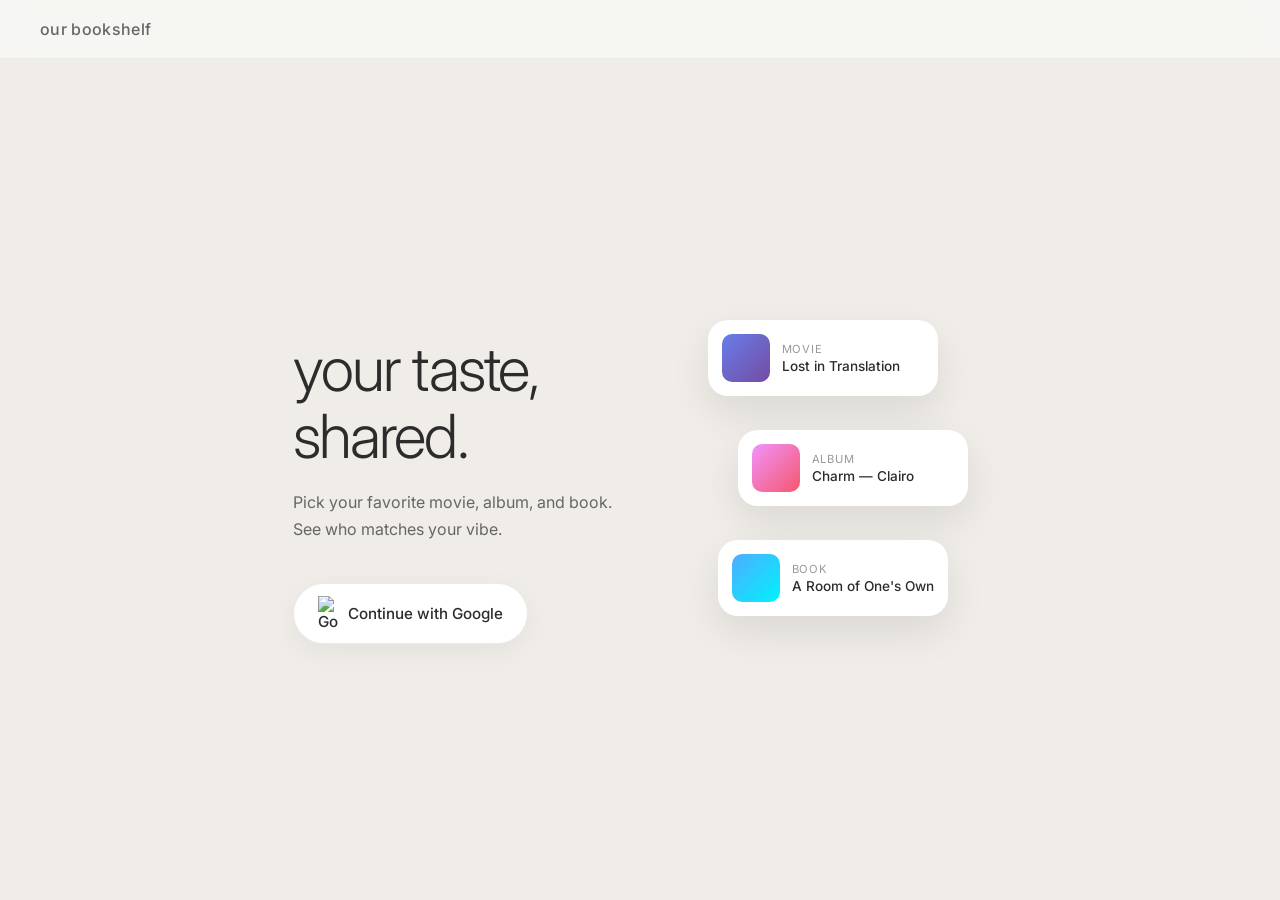
==== index.html @ 67f0236c "Launch Our Bookshelf app" ====
<!DOCTYPE html>
<html lang="en">
<head>
  <meta charset="UTF-8">
  <meta name="viewport" content="width=device-width, initial-scale=1.0">
  <title>Our Bookshelf — Share Your Taste</title>
  <link rel="preconnect" href="https://fonts.googleapis.com">
  <link href="https://fonts.googleapis.com/css2?family=Inter:wght@300;400;500;600&display=swap" rel="stylesheet">
  <link rel="stylesheet" href="style.css">
</head>
<body class="landing-page">

  <nav class="top-nav">
    <span class="logo">our bookshelf</span>
  </nav>

  <main class="landing-hero">
    <div class="landing-content">
      <h1 class="landing-title">your taste,<br>shared.</h1>
      <p class="landing-subtitle">Pick your favorite movie, album, and book.<br>See who matches your vibe.</p>
      
      <button id="google-signin-btn" class="google-btn">
        <img src="https://www.gstatic.com/firebasejs/ui/2.0.0/images/auth/google.svg" alt="Google" width="20">
        Continue with Google
      </button>
    </div>

    <!-- Floating preview cards -->
    <div class="preview-cards">
      <div class="preview-card float-1">
        <div class="preview-cover" style="background: linear-gradient(135deg, #667eea, #764ba2);"></div>
        <div class="preview-info">
          <span class="preview-category">Movie</span>
          <span class="preview-title">Lost in Translation</span>
        </div>
      </div>
      <div class="preview-card float-2">
        <div class="preview-cover" style="background: linear-gradient(135deg, #f093fb, #f5576c);"></div>
        <div class="preview-info">
          <span class="preview-category">Album</span>
          <span class="preview-title">Charm — Clairo</span>
        </div>
      </div>
      <div class="preview-card float-3">
        <div class="preview-cover" style="background: linear-gradient(135deg, #4facfe, #00f2fe);"></div>
        <div class="preview-info">
          <span class="preview-category">Book</span>
          <span class="preview-title">A Room of One's Own</span>
        </div>
      </div>
    </div>
  </main>

  <!-- Firebase SDKs -->
  <script type="module">
    import { initializeApp } from "https://www.gstatic.com/firebasejs/10.12.0/firebase-app.js";
    import { getAuth, signInWithPopup, GoogleAuthProvider, onAuthStateChanged } from "https://www.gstatic.com/firebasejs/10.12.0/firebase-auth.js";
    import { getFirestore, doc, getDoc } from "https://www.gstatic.com/firebasejs/10.12.0/firebase-firestore.js";
    import { firebaseConfig } from './firebase-config.js';

    const app = initializeApp(firebaseConfig);
    const auth = getAuth(app);
    const db = getFirestore(app);
    const provider = new GoogleAuthProvider();

    // If already logged in, redirect appropriately
    onAuthStateChanged(auth, async (user) => {
      if (user) {
        try {
          const userDoc = await getDoc(doc(db, "users", user.uid));
          if (userDoc.exists() && userDoc.data().onboarded) {
            window.location.href = "discover.html";
          } else {
            window.location.href = "onboarding.html";
          }
        } catch (err) {
          // Firestore not set up yet or network error — go to onboarding
          console.warn("Firestore check failed, redirecting to onboarding:", err);
          window.location.href = "onboarding.html";
        }
      }
    });

    document.getElementById('google-signin-btn').addEventListener('click', async () => {
      try {
        await signInWithPopup(auth, provider);
      } catch (err) {
        console.error("Sign in error:", err);
      }
    });
  </script>

</body>
</html>
---- style.css ----
/* ===========================
   OUR BOOKSHELF — DESIGN SYSTEM
   =========================== */

:root {
  --bg: #F7F7F5;
  --bg-warm: #F0EDE8;
  --card-bg: rgba(255, 255, 255, 0.9);
  --glass-bg: rgba(255, 255, 255, 0.75);
  --glass-border: rgba(255, 255, 255, 0.6);
  --text-dark: #2C2C2C;
  --text-mid: #666;
  --text-light: #999;
  --accent: #2C2C2C;
  --match-high: #4CAF7D;
  --match-mid: #F59E0B;
  --match-low: #9CA3AF;
  --shadow: 0 8px 30px rgba(0,0,0,0.05);
  --shadow-hover: 0 16px 40px rgba(0,0,0,0.09);
  --radius: 20px;
  --radius-sm: 12px;
}

* { box-sizing: border-box; margin: 0; padding: 0; }

body {
  font-family: 'Inter', -apple-system, sans-serif;
  background: var(--bg);
  color: var(--text-dark);
  min-height: 100vh;
}

/* ========== SHARED NAV ========== */
.top-nav {
  position: fixed;
  top: 0; left: 0; right: 0;
  display: flex;
  align-items: center;
  justify-content: space-between;
  padding: 1.2rem 2.5rem;
  background: rgba(247, 247, 245, 0.85);
  backdrop-filter: blur(20px);
  -webkit-backdrop-filter: blur(20px);
  border-bottom: 1px solid rgba(0,0,0,0.05);
  z-index: 100;
}

.logo {
  font-size: 1rem;
  font-weight: 500;
  color: var(--text-mid);
  letter-spacing: 0.02em;
}

.nav-right { display: flex; gap: 1rem; align-items: center; }

.nav-link, .sign-out-btn {
  background: none;
  border: none;
  font-family: inherit;
  font-size: 0.9rem;
  cursor: pointer;
  color: var(--text-mid);
  transition: color 0.2s;
}
.nav-link:hover, .sign-out-btn:hover { color: var(--text-dark); }

.step-indicator {
  font-size: 0.85rem;
  color: var(--text-light);
}

/* ========== HIDDEN UTILITY ========== */
.hidden { display: none !important; }

/* ========== LANDING PAGE ========== */
.landing-page {
  background: var(--bg-warm);
  display: flex;
  flex-direction: column;
}

.landing-hero {
  flex: 1;
  display: flex;
  align-items: center;
  justify-content: center;
  gap: 6rem;
  padding: 8rem 3rem 3rem;
}

.landing-content { max-width: 380px; }

.landing-title {
  font-size: 3.8rem;
  font-weight: 300;
  line-height: 1.1;
  letter-spacing: -0.03em;
  color: var(--text-dark);
  margin-bottom: 1.2rem;
}

.landing-subtitle {
  font-size: 1rem;
  line-height: 1.7;
  color: var(--text-mid);
  margin-bottom: 2.5rem;
}

.google-btn {
  display: flex;
  align-items: center;
  gap: 10px;
  background: white;
  border: 1px solid rgba(0,0,0,0.08);
  border-radius: 50px;
  padding: 12px 24px;
  font-family: inherit;
  font-size: 0.95rem;
  font-weight: 500;
  cursor: pointer;
  box-shadow: var(--shadow);
  transition: all 0.2s ease;
  color: var(--text-dark);
}

.google-btn:hover {
  box-shadow: var(--shadow-hover);
  transform: translateY(-1px);
}

/* FLOATING PREVIEW CARDS */
.preview-cards {
  position: relative;
  width: 280px;
  height: 340px;
}

.preview-card {
  position: absolute;
  background: white;
  border-radius: var(--radius);
  padding: 14px;
  box-shadow: var(--shadow-hover);
  display: flex;
  align-items: center;
  gap: 12px;
  width: 230px;
}

.preview-cover {
  width: 48px;
  height: 48px;
  border-radius: 10px;
  flex-shrink: 0;
}

.preview-info {
  display: flex;
  flex-direction: column;
  gap: 2px;
}

.preview-category {
  font-size: 0.7rem;
  text-transform: uppercase;
  letter-spacing: 0.08em;
  color: var(--text-light);
}

.preview-title {
  font-size: 0.85rem;
  font-weight: 500;
  color: var(--text-dark);
}

.float-1 { top: 0; left: 0; animation: float1 4s ease-in-out infinite; }
.float-2 { top: 110px; left: 30px; animation: float2 4s ease-in-out infinite 0.7s; }
.float-3 { top: 220px; left: 10px; animation: float1 4s ease-in-out infinite 1.4s; }

@keyframes float1 {
  0%, 100% { transform: translateY(0px); }
  50% { transform: translateY(-8px); }
}
@keyframes float2 {
  0%, 100% { transform: translateY(0px); }
  50% { transform: translateY(-6px); }
}

/* ========== ONBOARDING PAGE ========== */
.onboarding-page { background: var(--bg); }

.onboarding-container {
  max-width: 540px;
  margin: 0 auto;
  padding: 8rem 2rem 4rem;
}

.onboarding-step {
  display: none;
  animation: fadeUp 0.4s ease forwards;
}

.onboarding-step.active { display: block; }

@keyframes fadeUp {
  from { opacity: 0; transform: translateY(20px); }
  to { opacity: 1; transform: translateY(0); }
}

.step-icon { font-size: 2.5rem; margin-bottom: 1rem; }

.step-title {
  font-size: 2rem;
  font-weight: 400;
  letter-spacing: -0.02em;
  margin-bottom: 0.5rem;
}

.step-sub {
  color: var(--text-mid);
  margin-bottom: 2rem;
  line-height: 1.6;
}

/* SEARCH */
.search-wrapper { position: relative; margin-bottom: 1.5rem; }

.search-input {
  width: 100%;
  padding: 14px 18px;
  border: 1px solid rgba(0,0,0,0.08);
  border-radius: 50px;
  font-family: inherit;
  font-size: 1rem;
  background: white;
  box-shadow: var(--shadow);
  outline: none;
  transition: box-shadow 0.2s, border-color 0.2s;
}

.search-input:focus {
  box-shadow: var(--shadow-hover);
  border-color: rgba(0,0,0,0.15);
}

.search-results {
  position: absolute;
  top: calc(100% + 8px);
  left: 0; right: 0;
  background: var(--glass-bg);
  backdrop-filter: blur(20px);
  -webkit-backdrop-filter: blur(20px);
  border: 1px solid var(--glass-border);
  border-radius: var(--radius);
  box-shadow: var(--shadow-hover);
  overflow: hidden;
  z-index: 50;
  max-height: 320px;
  overflow-y: auto;
}

.search-result-item {
  display: flex;
  align-items: center;
  gap: 12px;
  padding: 12px 16px;
  cursor: pointer;
  transition: background 0.15s;
  border-bottom: 1px solid rgba(0,0,0,0.04);
}

.search-result-item:last-child { border-bottom: none; }
.search-result-item:hover { background: rgba(0,0,0,0.03); }

.result-thumb {
  width: 42px;
  height: 42px;
  border-radius: 8px;
  object-fit: cover;
  background: #EEE;
  flex-shrink: 0;
}

.result-name {
  font-size: 0.95rem;
  font-weight: 500;
  color: var(--text-dark);
}

.result-meta {
  font-size: 0.8rem;
  color: var(--text-light);
  margin-top: 2px;
}

/* SELECTED PREVIEW */
.selected-preview {
  display: flex;
  align-items: center;
  gap: 16px;
  background: white;
  border-radius: var(--radius);
  padding: 16px;
  box-shadow: var(--shadow);
  margin-bottom: 1.5rem;
  border: 1px solid rgba(0,0,0,0.04);
}

.selected-cover {
  width: 56px;
  height: 56px;
  border-radius: 10px;
  object-fit: cover;
  background: #EEE;
  flex-shrink: 0;
}

.selected-info {
  display: flex;
  flex-direction: column;
  gap: 2px;
  flex-grow: 1;
}

.selected-label {
  font-size: 0.7rem;
  text-transform: uppercase;
  letter-spacing: 0.08em;
  color: var(--text-light);
}

.selected-name {
  font-size: 1rem;
  font-weight: 500;
}

.selected-meta {
  font-size: 0.82rem;
  color: var(--text-mid);
}

.change-btn {
  background: none;
  border: 1px solid rgba(0,0,0,0.1);
  border-radius: 20px;
  padding: 6px 14px;
  font-family: inherit;
  font-size: 0.8rem;
  cursor: pointer;
  color: var(--text-mid);
  transition: all 0.2s;
}
.change-btn:hover { background: var(--bg); }

.next-btn {
  display: block;
  width: 100%;
  padding: 14px;
  background: var(--text-dark);
  color: white;
  border: none;
  border-radius: 50px;
  font-family: inherit;
  font-size: 1rem;
  font-weight: 500;
  cursor: pointer;
  transition: all 0.2s ease;
}
.next-btn:hover { opacity: 0.85; transform: translateY(-1px); }

/* ========== DISCOVER PAGE ========== */
.discover-page { background: var(--bg); }

.discover-container {
  max-width: 900px;
  margin: 0 auto;
  padding: 8rem 2rem 4rem;
}

.section-title {
  font-size: 1rem;
  font-weight: 500;
  color: var(--text-light);
  text-transform: uppercase;
  letter-spacing: 0.08em;
  margin-bottom: 0.5rem;
}

.section-sub {
  font-size: 0.9rem;
  color: var(--text-light);
  margin-bottom: 1.5rem;
}

.your-shelf-section { margin-bottom: 3rem; }
.community-section { }

/* SHELF CARD (shared for own + others) */
.shelf-card {
  background: var(--card-bg);
  border-radius: var(--radius);
  box-shadow: var(--shadow);
  padding: 24px;
  display: flex;
  align-items: center;
  gap: 1.5rem;
  border: 1px solid rgba(0,0,0,0.04);
  transition: box-shadow 0.2s, transform 0.2s;
}

.shelf-card:hover {
  box-shadow: var(--shadow-hover);
  transform: translateY(-2px);
}

.shelf-user-info {
  display: flex;
  flex-direction: column;
  gap: 4px;
  min-width: 140px;
}

.shelf-avatar {
  width: 44px;
  height: 44px;
  border-radius: 50%;
  object-fit: cover;
  background: #EEE;
  margin-bottom: 8px;
}

.shelf-name {
  font-size: 1rem;
  font-weight: 600;
  color: var(--text-dark);
}

.shelf-handle {
  font-size: 0.8rem;
  color: var(--text-light);
}

.shelf-picks {
  display: flex;
  gap: 1rem;
  flex: 1;
}

.shelf-pick {
  display: flex;
  flex-direction: column;
  gap: 6px;
  align-items: center;
  text-align: center;
  flex: 1;
}

.shelf-pick-cover {
  width: 60px;
  height: 60px;
  border-radius: 10px;
  object-fit: cover;
  background: #EBEBEB;
}

.shelf-pick-category {
  font-size: 0.65rem;
  text-transform: uppercase;
  letter-spacing: 0.08em;
  color: var(--text-light);
}

.shelf-pick-title {
  font-size: 0.8rem;
  font-weight: 500;
  color: var(--text-dark);
  line-height: 1.3;
  max-width: 90px;
}

/* MATCH BADGE */
.match-badge {
  display: flex;
  flex-direction: column;
  align-items: center;
  gap: 2px;
  min-width: 60px;
}

.match-percent {
  font-size: 1.6rem;
  font-weight: 600;
}

.match-label {
  font-size: 0.65rem;
  text-transform: uppercase;
  letter-spacing: 0.08em;
  color: var(--text-light);
}

.match-high .match-percent { color: var(--match-high); }
.match-mid .match-percent  { color: var(--match-mid); }
.match-low .match-percent  { color: var(--match-low); }

/* FEED */
.discover-feed {
  display: flex;
  flex-direction: column;
  gap: 1rem;
}

.shelf-loading {
  color: var(--text-light);
  padding: 2rem;
  text-align: center;
}
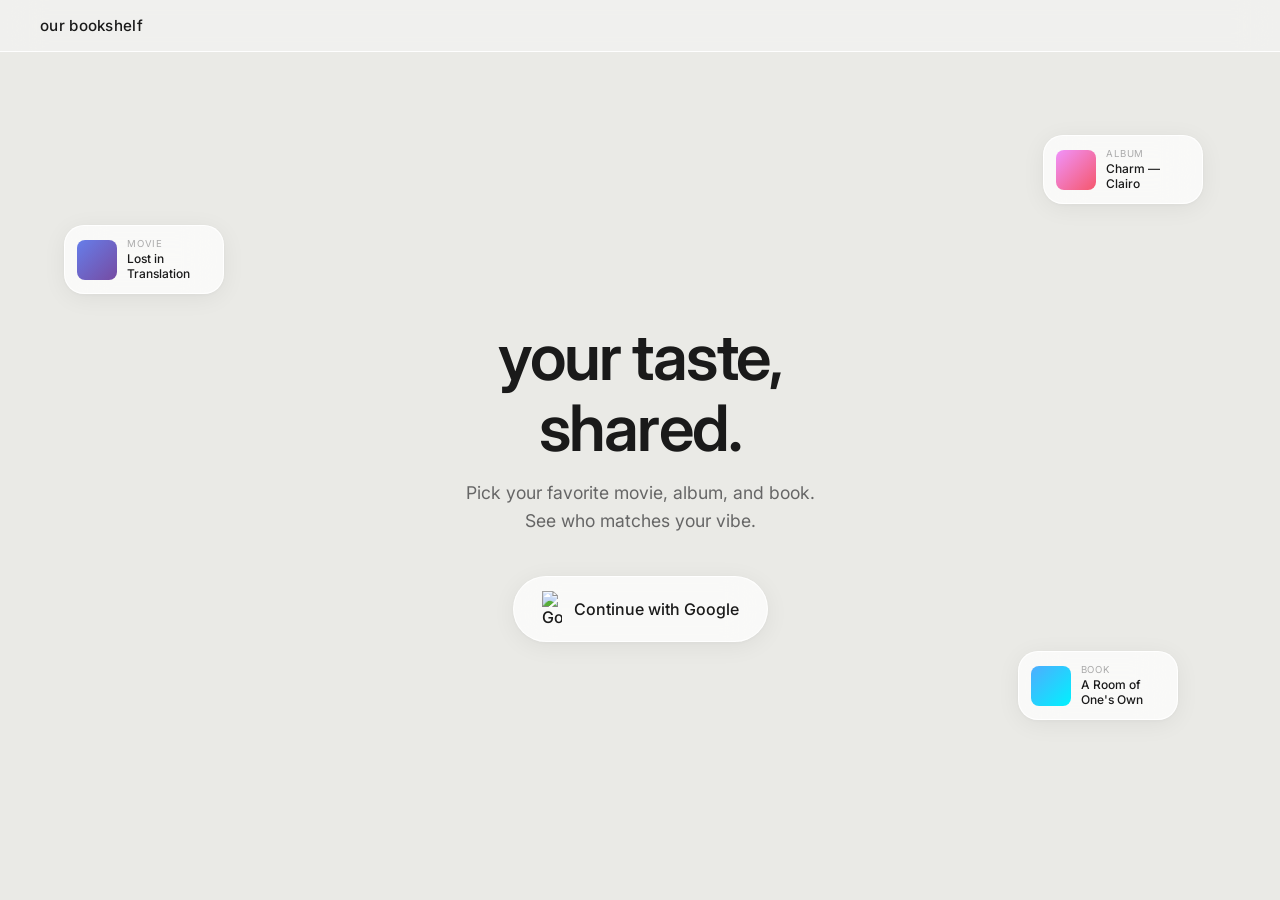
==== commit a6f790f3: "Refined UI, fixed image blurriness, and standardized onboarding previews" ====
--- a/index.html
+++ b/index.html
@@ -6,7 +6,12 @@
   <title>Our Bookshelf — Share Your Taste</title>
   <link rel="preconnect" href="https://fonts.googleapis.com">
   <link href="https://fonts.googleapis.com/css2?family=Inter:wght@300;400;500;600&display=swap" rel="stylesheet">
-  <link rel="stylesheet" href="style.css">
+  <link rel="stylesheet" href="style.css?v=2.0">
+  <script>
+    // Restore theme before paint to avoid flash
+    const _t = localStorage.getItem("theme") || "light";
+    document.documentElement.setAttribute("data-theme", _t);
+  </script>
 </head>
 <body class="landing-page">
 
@@ -63,15 +68,22 @@
     const db = getFirestore(app);
     const provider = new GoogleAuthProvider();
 
+    // Capture invite tag
+    const urlParams = new URLSearchParams(window.location.search);
+    const inviteTag = urlParams.get('c');
+    if (inviteTag) {
+      sessionStorage.setItem("inviteTag", inviteTag);
+    }
+
     // If already logged in, redirect appropriately
     onAuthStateChanged(auth, async (user) => {
       if (user) {
         try {
           const userDoc = await getDoc(doc(db, "users", user.uid));
           if (userDoc.exists() && userDoc.data().onboarded) {
-            window.location.href = "discover.html";
+            window.location.href = `discover.html${inviteTag ? '?c=' + inviteTag : ''}`;
           } else {
-            window.location.href = "onboarding.html";
+            window.location.href = `onboarding.html${inviteTag ? '?c=' + inviteTag : ''}`;
           }
         } catch (err) {
           // Firestore not set up yet or network error — go to onboarding
--- a/style.css
+++ b/style.css
@@ -2,23 +2,49 @@
    OUR BOOKSHELF — DESIGN SYSTEM
    =========================== */
 
+/* ─── LIGHT MODE TOKENS ─── */
 :root {
-  --bg: #F7F7F5;
-  --bg-warm: #F0EDE8;
-  --card-bg: rgba(255, 255, 255, 0.9);
-  --glass-bg: rgba(255, 255, 255, 0.75);
-  --glass-border: rgba(255, 255, 255, 0.6);
-  --text-dark: #2C2C2C;
+  --bg: #F2F2F0;
+  --bg-warm: #EAEAE6;
+  --card-bg: rgba(255,255,255,0.72);
+  --card-border: rgba(255,255,255,0.9);
+  --glass-bg: rgba(255,255,255,0.6);
+  --glass-border: rgba(255,255,255,0.5);
+  --nav-bg: rgba(242,242,240,0.82);
+
+  --text-dark: #1A1A1A;
   --text-mid: #666;
-  --text-light: #999;
-  --accent: #2C2C2C;
-  --match-high: #4CAF7D;
+  --text-light: #AAA;
+  --accent: #1A1A1A;
+
+  --match-high: #34C47C;
   --match-mid: #F59E0B;
   --match-low: #9CA3AF;
-  --shadow: 0 8px 30px rgba(0,0,0,0.05);
-  --shadow-hover: 0 16px 40px rgba(0,0,0,0.09);
+
+  --shadow: 0 4px 24px rgba(0,0,0,0.06), 0 1px 4px rgba(0,0,0,0.04);
+  --shadow-hover: 0 12px 40px rgba(0,0,0,0.12), 0 2px 8px rgba(0,0,0,0.06);
   --radius: 20px;
   --radius-sm: 12px;
+  --blur: blur(20px);
+}
+
+/* ─── DARK MODE TOKENS ─── */
+[data-theme="dark"] {
+  --bg: #111111;
+  --bg-warm: #1A1A1A;
+  --card-bg: rgba(30,30,30,0.75);
+  --card-border: rgba(255,255,255,0.08);
+  --glass-bg: rgba(25,25,25,0.7);
+  --glass-border: rgba(255,255,255,0.07);
+  --nav-bg: rgba(17,17,17,0.85);
+
+  --text-dark: #F0F0F0;
+  --text-mid: #888;
+  --text-light: #555;
+  --accent: #F0F0F0;
+
+  --shadow: 0 4px 24px rgba(0,0,0,0.4), 0 1px 4px rgba(0,0,0,0.3);
+  --shadow-hover: 0 16px 48px rgba(0,0,0,0.6);
 }
 
 * { box-sizing: border-box; margin: 0; padding: 0; }
@@ -28,27 +54,29 @@
   background: var(--bg);
   color: var(--text-dark);
   min-height: 100vh;
-}
-
-/* ========== SHARED NAV ========== */
+  transition: background 0.3s, color 0.3s;
+}
+
+/* ─── SHARED NAV ─── */
 .top-nav {
   position: fixed;
   top: 0; left: 0; right: 0;
   display: flex;
   align-items: center;
   justify-content: space-between;
-  padding: 1.2rem 2.5rem;
-  background: rgba(247, 247, 245, 0.85);
-  backdrop-filter: blur(20px);
-  -webkit-backdrop-filter: blur(20px);
-  border-bottom: 1px solid rgba(0,0,0,0.05);
+  padding: 1rem 2.5rem;
+  background: var(--nav-bg);
+  backdrop-filter: var(--blur);
+  -webkit-backdrop-filter: var(--blur);
+  border-bottom: 1px solid var(--card-border);
   z-index: 100;
+  transition: background 0.3s;
 }
 
 .logo {
-  font-size: 1rem;
+  font-size: 0.95rem;
   font-weight: 500;
-  color: var(--text-mid);
+  color: var(--text-dark);
   letter-spacing: 0.02em;
 }
 
@@ -58,446 +86,602 @@
   background: none;
   border: none;
   font-family: inherit;
-  font-size: 0.9rem;
+  font-size: 0.85rem;
   cursor: pointer;
   color: var(--text-mid);
   transition: color 0.2s;
 }
 .nav-link:hover, .sign-out-btn:hover { color: var(--text-dark); }
+
+/* ─── THEME TOGGLE ─── */
+#theme-toggle {
+  background: none;
+  border: 1px solid var(--card-border);
+  border-radius: 50%;
+  width: 32px;
+  height: 32px;
+  display: flex;
+  align-items: center;
+  justify-content: center;
+  font-size: 1rem;
+  cursor: pointer;
+  transition: all 0.2s;
+  color: var(--text-dark);
+}
+#theme-toggle:hover {
+  background: var(--card-bg);
+  transform: rotate(20deg);
+}
+
+/* ─── HIDDEN UTILITY ─── */
+.hidden { display: none !important; }
+
+/* ─── LANDING PAGE ─── */
+.landing-page {
+  background: var(--bg-warm);
+  display: flex;
+  flex-direction: column;
+  min-height: 100vh;
+}
+
+.landing-hero {
+  flex: 1;
+  display: flex;
+  align-items: center;
+  justify-content: center;
+  padding: 8rem 2rem 4rem;
+  position: relative;
+  overflow: hidden;
+}
+
+.landing-content {
+  position: relative;
+  z-index: 2;
+  text-align: center;
+}
+
+.landing-title {
+  font-size: clamp(2.5rem, 6vw, 4rem);
+  font-weight: 600;
+  line-height: 1.1;
+  letter-spacing: -0.03em;
+  margin-bottom: 1rem;
+  color: var(--text-dark);
+}
+
+.landing-subtitle {
+  font-size: 1.1rem;
+  color: var(--text-mid);
+  margin-bottom: 2.5rem;
+  line-height: 1.6;
+}
+
+.google-btn {
+  display: inline-flex;
+  align-items: center;
+  gap: 12px;
+  background: var(--card-bg);
+  backdrop-filter: var(--blur);
+  border: 1px solid var(--card-border);
+  padding: 14px 28px;
+  border-radius: 50px;
+  font-size: 1rem;
+  font-family: inherit;
+  font-weight: 500;
+  cursor: pointer;
+  color: var(--text-dark);
+  box-shadow: var(--shadow);
+  transition: all 0.25s;
+}
+.google-btn:hover {
+  box-shadow: var(--shadow-hover);
+  transform: translateY(-2px);
+}
+
+/* preview cards */
+.preview-cards {
+  position: absolute;
+  inset: 0;
+  pointer-events: none;
+}
+.preview-card {
+  position: absolute;
+  background: var(--card-bg);
+  backdrop-filter: var(--blur);
+  border: 1px solid var(--card-border);
+  border-radius: var(--radius);
+  padding: 12px;
+  width: 160px;
+  box-shadow: var(--shadow);
+  display: flex;
+  gap: 10px;
+  align-items: center;
+}
+.preview-cover {
+  width: 40px; height: 40px;
+  border-radius: 8px;
+  flex-shrink: 0;
+}
+.preview-info { display: flex; flex-direction: column; gap: 2px; }
+.preview-category { font-size: 0.6rem; text-transform: uppercase; letter-spacing: .08em; color: var(--text-light); }
+.preview-title { font-size: 0.75rem; font-weight: 500; color: var(--text-dark); }
+.float-1 { top: 25%; left: 5%; animation: float 5s ease-in-out infinite; }
+.float-2 { top: 15%; right: 6%; animation: float 6s ease-in-out infinite 1s; }
+.float-3 { bottom: 20%; right: 8%; animation: float 4.5s ease-in-out infinite 0.5s; }
+@keyframes float {
+  0%, 100% { transform: translateY(0); }
+  50% { transform: translateY(-12px); }
+}
+
+/* ─── ONBOARDING ─── */
+.onboarding-page { background: var(--bg); }
+.onboarding-container {
+  max-width: 560px;
+  margin: 0 auto;
+  padding: 8rem 2rem 4rem;
+}
+.onboarding-step { display: none; }
+.onboarding-step.active { display: block; }
+.step-title {
+  font-size: 1.5rem;
+  font-weight: 600;
+  letter-spacing: -0.02em;
+  margin-bottom: 0.5rem;
+}
+.step-sub {
+  color: var(--text-mid);
+  font-size: 0.95rem;
+  margin-bottom: 1.5rem;
+}
+.search-input {
+  width: 100%;
+  padding: 12px 16px;
+  border-radius: var(--radius-sm);
+  border: 1px solid var(--card-border);
+  background: var(--card-bg);
+  backdrop-filter: var(--blur);
+  color: var(--text-dark);
+  font-family: inherit;
+  font-size: 1rem;
+  outline: none;
+  transition: border 0.2s, box-shadow 0.2s;
+}
+.search-input:focus {
+  border-color: var(--text-mid);
+  box-shadow: 0 0 0 3px rgba(0,0,0,0.06);
+}
+
+/* ─── INTRO AVATAR ─── */
+.intro-profile-group {
+  display: flex;
+  justify-content: center;
+  margin-bottom: 1.5rem;
+}
+
+.avatar-edit-wrapper {
+  position: relative;
+  display: inline-block;
+  cursor: pointer;
+  border-radius: 50%;
+}
+.avatar-edit-wrapper:hover .avatar-edit-badge {
+  opacity: 1;
+}
+
+.intro-large-avatar {
+  width: 96px;
+  height: 96px;
+  border-radius: 50%;
+  object-fit: cover;
+  border: 3px solid var(--card-border);
+  display: block;
+  transition: filter 0.2s;
+}
+.avatar-edit-wrapper:hover .intro-large-avatar {
+  filter: brightness(0.75);
+}
+
+.intro-large-avatar--empty {
+  background: var(--bg-warm);
+  display: flex;
+  align-items: center;
+  justify-content: center;
+  font-size: 2.5rem;
+}
+
+.avatar-edit-badge {
+  position: absolute;
+  bottom: 2px;
+  right: 2px;
+  width: 26px;
+  height: 26px;
+  border-radius: 50%;
+  background: var(--text-dark);
+  border: 2px solid var(--bg);
+  display: flex;
+  align-items: center;
+  justify-content: center;
+  font-size: 0.7rem;
+  opacity: 0;
+  transition: opacity 0.2s;
+}
+
+.results-list {
+  margin-top: 8px;
+  border-radius: var(--radius-sm);
+  background: var(--card-bg);
+  backdrop-filter: var(--blur);
+  border: 1px solid var(--card-border);
+  box-shadow: var(--shadow);
+  overflow: hidden;
+}
+.result-item {
+  display: flex;
+  align-items: center;
+  gap: 12px;
+  padding: 10px 14px;
+  cursor: pointer;
+  transition: background 0.15s;
+}
+.result-item:hover { background: var(--bg-warm); }
+.result-thumb {
+  width: 40px; height: 40px;
+  border-radius: 6px;
+  object-fit: cover;
+  background: var(--bg-warm);
+  flex-shrink: 0;
+}
+.result-info { display: flex; flex-direction: column; gap: 2px; }
+.result-name { font-size: 0.9rem; font-weight: 500; color: var(--text-dark); }
+.result-meta { font-size: 0.75rem; color: var(--text-mid); }
+
+.selected-preview {
+  display: flex;
+  align-items: center;
+  gap: 14px;
+  padding: 14px;
+  border-radius: var(--radius-sm);
+  background: var(--card-bg);
+  backdrop-filter: var(--blur);
+  border: 1px solid var(--card-border);
+  margin-top: 12px;
+}
+.selected-info { flex: 1; display: flex; flex-direction: column; gap: 4px; }
+.selected-name { font-weight: 600; font-size: 0.95rem; }
+.selected-cover {
+  width: 64px;
+  height: 64px;
+  border-radius: 10px;
+  overflow: hidden;
+  background: var(--bg-warm);
+  flex-shrink: 0;
+}
+.selected-cover img {
+  width: 100%;
+  height: 100%;
+  object-fit: cover;
+}
+.selected-meta { font-size: 0.8rem; color: var(--text-mid); }
+.selected-meta { font-size: 0.8rem; color: var(--text-mid); }
+.change-btn {
+  background: none;
+  border: none;
+  font-size: 0.8rem;
+  color: var(--text-mid);
+  cursor: pointer;
+  text-decoration: underline;
+}
+
+.next-btn {
+  margin-top: 1.5rem;
+  width: 100%;
+  padding: 14px;
+  background: var(--text-dark);
+  color: var(--bg);
+  border: none;
+  border-radius: var(--radius-sm);
+  font-family: inherit;
+  font-size: 1rem;
+  font-weight: 500;
+  cursor: pointer;
+  transition: all 0.2s ease;
+}
+.next-btn:hover { opacity: 0.85; transform: translateY(-1px); }
 
 .step-indicator {
   font-size: 0.85rem;
   color: var(--text-light);
 }
 
-/* ========== HIDDEN UTILITY ========== */
-.hidden { display: none !important; }
-
-/* ========== LANDING PAGE ========== */
-.landing-page {
-  background: var(--bg-warm);
-  display: flex;
-  flex-direction: column;
-}
-
-.landing-hero {
-  flex: 1;
-  display: flex;
-  align-items: center;
-  justify-content: center;
-  gap: 6rem;
-  padding: 8rem 3rem 3rem;
-}
-
-.landing-content { max-width: 380px; }
-
-.landing-title {
-  font-size: 3.8rem;
-  font-weight: 300;
-  line-height: 1.1;
-  letter-spacing: -0.03em;
-  color: var(--text-dark);
-  margin-bottom: 1.2rem;
-}
-
-.landing-subtitle {
-  font-size: 1rem;
-  line-height: 1.7;
-  color: var(--text-mid);
-  margin-bottom: 2.5rem;
-}
-
-.google-btn {
-  display: flex;
-  align-items: center;
-  gap: 10px;
-  background: white;
-  border: 1px solid rgba(0,0,0,0.08);
+/* ─── DISCOVER PAGE ─── */
+.discover-page { background: var(--bg); }
+
+.fade-in {
+  animation: fadeIn 0.4s ease-out forwards;
+}
+@keyframes fadeIn {
+  from { opacity: 0; transform: translateY(10px); }
+  to { opacity: 1; transform: translateY(0); }
+}
+
+.discover-container {
+  max-width: 860px;
+  margin: 0 auto;
+  padding: 7rem 2rem 4rem;
+}
+
+.your-shelf-section { margin-bottom: 4rem; }
+
+.section-title {
+  font-size: 0.75rem;
+  font-weight: 600;
+  color: var(--text-light);
+  text-transform: uppercase;
+  letter-spacing: 0.12em;
+  margin-bottom: 0.4rem;
+}
+
+.section-sub {
+  font-size: 0.85rem;
+  color: var(--text-light);
+  margin-bottom: 1.5rem;
+}
+
+.section-header {
+  display: flex;
+  justify-content: space-between;
+  align-items: flex-start;
+  margin-bottom: 1.5rem;
+}
+
+.section-header .section-title,
+.section-header .section-sub { margin-bottom: 0.2rem; }
+
+/* VIEW TOGGLE */
+.view-toggle {
+  display: flex;
+  background: var(--bg-warm);
+  padding: 3px;
   border-radius: 50px;
-  padding: 12px 24px;
-  font-family: inherit;
-  font-size: 0.95rem;
-  font-weight: 500;
-  cursor: pointer;
-  box-shadow: var(--shadow);
-  transition: all 0.2s ease;
-  color: var(--text-dark);
-}
-
-.google-btn:hover {
-  box-shadow: var(--shadow-hover);
-  transform: translateY(-1px);
-}
-
-/* FLOATING PREVIEW CARDS */
-.preview-cards {
-  position: relative;
-  width: 280px;
-  height: 340px;
-}
-
-.preview-card {
-  position: absolute;
-  background: white;
-  border-radius: var(--radius);
-  padding: 14px;
-  box-shadow: var(--shadow-hover);
-  display: flex;
-  align-items: center;
-  gap: 12px;
-  width: 230px;
-}
-
-.preview-cover {
-  width: 48px;
-  height: 48px;
-  border-radius: 10px;
-  flex-shrink: 0;
-}
-
-.preview-info {
-  display: flex;
-  flex-direction: column;
-  gap: 2px;
-}
-
-.preview-category {
-  font-size: 0.7rem;
-  text-transform: uppercase;
-  letter-spacing: 0.08em;
-  color: var(--text-light);
-}
-
-.preview-title {
-  font-size: 0.85rem;
-  font-weight: 500;
-  color: var(--text-dark);
-}
-
-.float-1 { top: 0; left: 0; animation: float1 4s ease-in-out infinite; }
-.float-2 { top: 110px; left: 30px; animation: float2 4s ease-in-out infinite 0.7s; }
-.float-3 { top: 220px; left: 10px; animation: float1 4s ease-in-out infinite 1.4s; }
-
-@keyframes float1 {
-  0%, 100% { transform: translateY(0px); }
-  50% { transform: translateY(-8px); }
-}
-@keyframes float2 {
-  0%, 100% { transform: translateY(0px); }
-  50% { transform: translateY(-6px); }
-}
-
-/* ========== ONBOARDING PAGE ========== */
-.onboarding-page { background: var(--bg); }
-
-.onboarding-container {
-  max-width: 540px;
-  margin: 0 auto;
-  padding: 8rem 2rem 4rem;
-}
-
-.onboarding-step {
-  display: none;
-  animation: fadeUp 0.4s ease forwards;
-}
-
-.onboarding-step.active { display: block; }
-
-@keyframes fadeUp {
-  from { opacity: 0; transform: translateY(20px); }
-  to { opacity: 1; transform: translateY(0); }
-}
-
-.step-icon { font-size: 2.5rem; margin-bottom: 1rem; }
-
-.step-title {
-  font-size: 2rem;
-  font-weight: 400;
-  letter-spacing: -0.02em;
-  margin-bottom: 0.5rem;
-}
-
-.step-sub {
-  color: var(--text-mid);
-  margin-bottom: 2rem;
-  line-height: 1.6;
-}
-
-/* SEARCH */
-.search-wrapper { position: relative; margin-bottom: 1.5rem; }
-
-.search-input {
-  width: 100%;
-  padding: 14px 18px;
-  border: 1px solid rgba(0,0,0,0.08);
+}
+
+.toggle-btn {
+  background: none;
+  border: none;
+  padding: 5px 14px;
   border-radius: 50px;
   font-family: inherit;
-  font-size: 1rem;
-  background: white;
+  font-size: 0.8rem;
+  color: var(--text-mid);
+  cursor: pointer;
+  transition: all 0.2s ease;
+}
+
+.toggle-btn.active {
+  background: var(--card-bg);
+  backdrop-filter: var(--blur);
   box-shadow: var(--shadow);
-  outline: none;
-  transition: box-shadow 0.2s, border-color 0.2s;
-}
-
-.search-input:focus {
+  color: var(--text-dark);
+}
+
+/* MAP CANVAS */
+#taste-map-canvas {
+  width: 100%;
+  height: 580px;
+  background: var(--card-bg);
+  backdrop-filter: var(--blur);
+  border-radius: var(--radius);
+  border: 1px solid var(--card-border);
+  box-shadow: var(--shadow);
+  overflow: hidden;
+  position: relative;
+}
+
+.map-node { cursor: pointer; }
+.node-label {
+  font-size: 0.75rem;
+  fill: var(--text-mid);
+  pointer-events: none;
+}
+
+/* TOOLTIP */
+.map-tooltip {
+  position: fixed;
+  background: var(--glass-bg);
+  backdrop-filter: var(--blur);
+  -webkit-backdrop-filter: var(--blur);
+  padding: 10px 14px;
+  border-radius: var(--radius-sm);
+  border: 1px solid var(--glass-border);
   box-shadow: var(--shadow-hover);
-  border-color: rgba(0,0,0,0.15);
-}
-
-.search-results {
-  position: absolute;
-  top: calc(100% + 8px);
-  left: 0; right: 0;
-  background: var(--glass-bg);
-  backdrop-filter: blur(20px);
-  -webkit-backdrop-filter: blur(20px);
-  border: 1px solid var(--glass-border);
-  border-radius: var(--radius);
-  box-shadow: var(--shadow-hover);
-  overflow: hidden;
-  z-index: 50;
-  max-height: 320px;
-  overflow-y: auto;
-}
-
-.search-result-item {
-  display: flex;
-  align-items: center;
-  gap: 12px;
-  padding: 12px 16px;
-  cursor: pointer;
-  transition: background 0.15s;
-  border-bottom: 1px solid rgba(0,0,0,0.04);
-}
-
-.search-result-item:last-child { border-bottom: none; }
-.search-result-item:hover { background: rgba(0,0,0,0.03); }
-
-.result-thumb {
-  width: 42px;
-  height: 42px;
-  border-radius: 8px;
-  object-fit: cover;
-  background: #EEE;
-  flex-shrink: 0;
-}
-
-.result-name {
-  font-size: 0.95rem;
-  font-weight: 500;
-  color: var(--text-dark);
-}
-
-.result-meta {
+  pointer-events: none;
   font-size: 0.8rem;
-  color: var(--text-light);
-  margin-top: 2px;
-}
-
-/* SELECTED PREVIEW */
-.selected-preview {
-  display: flex;
-  align-items: center;
-  gap: 16px;
-  background: white;
-  border-radius: var(--radius);
-  padding: 16px;
-  box-shadow: var(--shadow);
-  margin-bottom: 1.5rem;
-  border: 1px solid rgba(0,0,0,0.04);
-}
-
-.selected-cover {
-  width: 56px;
-  height: 56px;
-  border-radius: 10px;
-  object-fit: cover;
-  background: #EEE;
-  flex-shrink: 0;
-}
-
-.selected-info {
-  display: flex;
-  flex-direction: column;
-  gap: 2px;
-  flex-grow: 1;
-}
-
-.selected-label {
-  font-size: 0.7rem;
-  text-transform: uppercase;
-  letter-spacing: 0.08em;
-  color: var(--text-light);
-}
-
-.selected-name {
-  font-size: 1rem;
-  font-weight: 500;
-}
-
-.selected-meta {
-  font-size: 0.82rem;
-  color: var(--text-mid);
-}
-
-.change-btn {
-  background: none;
-  border: 1px solid rgba(0,0,0,0.1);
-  border-radius: 20px;
-  padding: 6px 14px;
-  font-family: inherit;
-  font-size: 0.8rem;
-  cursor: pointer;
-  color: var(--text-mid);
-  transition: all 0.2s;
-}
-.change-btn:hover { background: var(--bg); }
-
-.next-btn {
-  display: block;
-  width: 100%;
-  padding: 14px;
-  background: var(--text-dark);
-  color: white;
-  border: none;
-  border-radius: 50px;
-  font-family: inherit;
-  font-size: 1rem;
-  font-weight: 500;
-  cursor: pointer;
-  transition: all 0.2s ease;
-}
-.next-btn:hover { opacity: 0.85; transform: translateY(-1px); }
-
-/* ========== DISCOVER PAGE ========== */
-.discover-page { background: var(--bg); }
-
-.discover-container {
-  max-width: 900px;
-  margin: 0 auto;
-  padding: 8rem 2rem 4rem;
-}
-
-.section-title {
-  font-size: 1rem;
-  font-weight: 500;
-  color: var(--text-light);
-  text-transform: uppercase;
-  letter-spacing: 0.08em;
-  margin-bottom: 0.5rem;
-}
-
-.section-sub {
-  font-size: 0.9rem;
-  color: var(--text-light);
-  margin-bottom: 1.5rem;
-}
-
-.your-shelf-section { margin-bottom: 3rem; }
-.community-section { }
-
-/* SHELF CARD (shared for own + others) */
-.shelf-card {
-  background: var(--card-bg);
+  z-index: 1000;
+  color: var(--text-dark);
+}
+
+/* ─── SHELF CARD ─── */
+.shelf-card-container {
+  background: var(--card-bg);
+  backdrop-filter: var(--blur);
+  -webkit-backdrop-filter: var(--blur);
   border-radius: var(--radius);
   box-shadow: var(--shadow);
-  padding: 24px;
-  display: flex;
-  align-items: center;
-  gap: 1.5rem;
-  border: 1px solid rgba(0,0,0,0.04);
-  transition: box-shadow 0.2s, transform 0.2s;
-}
-
-.shelf-card:hover {
+  border: 1px solid var(--card-border);
+  transition: box-shadow 0.25s, transform 0.25s;
+  display: flex;
+  flex-direction: column;
+  overflow: hidden;
+  margin-bottom: 2rem;
+}
+.shelf-card-container:hover {
   box-shadow: var(--shadow-hover);
-  transform: translateY(-2px);
+  transform: translateY(-3px);
+}
+
+.shelf-card-header {
+  padding: 16px 20px;
+  display: flex;
+  justify-content: space-between;
+  align-items: center;
+  border-bottom: 1px solid var(--card-border);
+}
+
+.shelf-card-body {
+  padding: 20px;
+}
+
+.shelf-card-footer {
+  border-top: 1px solid var(--card-border);
+  background: var(--bg-warm);
 }
 
 .shelf-user-info {
   display: flex;
-  flex-direction: column;
-  gap: 4px;
-  min-width: 140px;
+  align-items: center;
+  gap: 12px;
 }
 
 .shelf-avatar {
-  width: 44px;
-  height: 44px;
+  width: 36px;
+  height: 36px;
   border-radius: 50%;
   object-fit: cover;
-  background: #EEE;
-  margin-bottom: 8px;
+  background: var(--bg-warm);
+  border: 1px solid var(--card-border);
 }
 
 .shelf-name {
-  font-size: 1rem;
+  font-size: 0.85rem;
   font-weight: 600;
   color: var(--text-dark);
 }
 
-.shelf-handle {
-  font-size: 0.8rem;
-  color: var(--text-light);
-}
-
 .shelf-picks {
   display: flex;
-  gap: 1rem;
+  gap: 16px;
+  justify-content: center;
+}
+
+.shelf-pick {
   flex: 1;
-}
-
-.shelf-pick {
+  max-width: 160px;
   display: flex;
   flex-direction: column;
-  gap: 6px;
-  align-items: center;
+  border-radius: 12px;
+  overflow: hidden;
+  background: var(--bg);
+  border: 1px solid var(--card-border);
+  transition: all 0.2s;
+}
+.shelf-pick:hover {
+  border-color: var(--text-mid);
+  transform: translateY(-2px);
+}
+
+.shelf-pick-image-container {
+  position: relative;
+  width: 100%;
+  aspect-ratio: 1 / 1;
+  overflow: hidden;
+}
+
+.shelf-pick-cover {
+  width: 100%;
+  height: 100%;
+  object-fit: cover;
+  display: block;
+}
+
+.shelf-pick-cover--empty {
+  width: 100%;
+  height: 100%;
+  background: var(--bg-warm);
+}
+
+.shelf-pick-category-overlay {
+  position: absolute;
+  top: 8px;
+  left: 8px;
+  background: rgba(0,0,0,0.6);
+  backdrop-filter: blur(4px);
+  color: #fff;
+  font-size: 0.55rem;
+  font-weight: 700;
+  text-transform: uppercase;
+  padding: 3px 6px;
+  border-radius: 4px;
+  letter-spacing: 0.05em;
+  pointer-events: none;
+}
+
+.shelf-pick-tile {
+  padding: 10px 8px;
   text-align: center;
-  flex: 1;
-}
-
-.shelf-pick-cover {
-  width: 60px;
-  height: 60px;
-  border-radius: 10px;
-  object-fit: cover;
-  background: #EBEBEB;
-}
-
-.shelf-pick-category {
+  min-height: 48px;
+  display: flex;
+  align-items: center;
+  justify-content: center;
+}
+
+.shelf-pick-title {
+  font-size: 0.72rem;
+  font-weight: 500;
+  color: var(--text-dark);
+  line-height: 1.3;
+  display: -webkit-box;
+  -webkit-line-clamp: 2;
+  -webkit-box-orient: vertical;
+  overflow: hidden;
+}
+
+/* MATCH BADGE COMPACT */
+.match-badge-compact {
+  display: flex;
+  align-items: center;
+  gap: 8px;
+  padding: 4px 10px;
+  border-radius: 50px;
+  font-weight: 600;
+}
+.match-badge-compact .match-percent {
+  font-size: 0.9rem;
+}
+.match-badge-compact .match-label {
   font-size: 0.65rem;
   text-transform: uppercase;
-  letter-spacing: 0.08em;
+  letter-spacing: 0.05em;
+  opacity: 0.8;
+  display: flex;
+  align-items: center;
+  gap: 4px;
+}
+.match-badge-compact.match-high {
+  background: rgba(16, 185, 129, 0.1);
+  color: #10b981;
+  border: 1px solid rgba(16, 185, 129, 0.2);
+}
+.match-badge-compact.match-mid {
+  background: rgba(245, 158, 11, 0.1);
+  color: #f59e0b;
+  border: 1px solid rgba(245, 158, 11, 0.2);
+}
+.match-badge-compact.match-low {
+  background: rgba(107, 114, 128, 0.1);
+  color: #6b7280;
+  border: 1px solid rgba(107, 114, 128, 0.2);
+}
+
+.match-analyzing .match-percent {
+  font-size: 0.85rem !important;
+  font-weight: 400;
   color: var(--text-light);
-}
-
-.shelf-pick-title {
-  font-size: 0.8rem;
-  font-weight: 500;
-  color: var(--text-dark);
-  line-height: 1.3;
-  max-width: 90px;
-}
-
-/* MATCH BADGE */
-.match-badge {
-  display: flex;
-  flex-direction: column;
-  align-items: center;
-  gap: 2px;
-  min-width: 60px;
-}
-
-.match-percent {
-  font-size: 1.6rem;
-  font-weight: 600;
-}
-
-.match-label {
-  font-size: 0.65rem;
-  text-transform: uppercase;
-  letter-spacing: 0.08em;
-  color: var(--text-light);
+  animation: pulse 1.5s infinite ease-in-out;
+}
+@keyframes pulse {
+  0% { opacity: 0.3; }
+  50% { opacity: 1; }
+  100% { opacity: 0.3; }
 }
 
 .match-high .match-percent { color: var(--match-high); }
@@ -505,7 +689,7 @@
 .match-low .match-percent  { color: var(--match-low); }
 
 /* FEED */
-.discover-feed {
+#discover-feed {
   display: flex;
   flex-direction: column;
   gap: 1rem;
@@ -515,4 +699,191 @@
   color: var(--text-light);
   padding: 2rem;
   text-align: center;
-}
+  font-size: 0.9rem;
+}
+
+/* JOINT ACTION BUTTON */
+.joint-btn {
+  background: none;
+  border: none;
+  width: 100%;
+  padding: 9px;
+  font-family: inherit;
+  font-size: 0.78rem;
+  color: var(--text-mid);
+  cursor: pointer;
+  transition: background 0.2s, color 0.2s;
+  border-top: 1px solid var(--card-border);
+  letter-spacing: 0.02em;
+}
+.joint-btn:hover {
+  background: var(--bg-warm);
+  color: var(--text-dark);
+}
+
+/* AI explanation quote */
+.ai-explanation {
+  font-size: 0.85rem;
+  color: var(--text-mid);
+  line-height: 1.6;
+  font-style: italic;
+  border-left: 2px solid var(--text-light);
+  padding-left: 12px;
+  margin-bottom: 0.5rem;
+}
+
+.joint-header {
+  font-size: 0.75rem;
+  font-weight: 600;
+  color: var(--text-light);
+  text-align: center;
+  text-transform: uppercase;
+  letter-spacing: 0.1em;
+}
+
+/* MODAL OVERLAY */
+.modal-overlay {
+  position: fixed;
+  top: 0; left: 0; right: 0; bottom: 0;
+  background: rgba(0,0,0,0.5);
+  backdrop-filter: blur(8px);
+  -webkit-backdrop-filter: blur(8px);
+  display: flex;
+  align-items: center;
+  justify-content: center;
+  z-index: 1000;
+}
+
+.modal-content {
+  background: var(--card-bg);
+  backdrop-filter: var(--blur);
+  -webkit-backdrop-filter: var(--blur);
+  border: 1px solid var(--card-border);
+  padding: 2rem;
+  border-radius: var(--radius);
+  box-shadow: var(--shadow-hover);
+  position: relative;
+  width: 90%;
+  max-width: 480px;
+  color: var(--text-dark);
+}
+
+.modal-close {
+  position: absolute;
+  top: 14px; right: 16px;
+  background: none;
+  border: none;
+  font-size: 1.3rem;
+  cursor: pointer;
+  color: var(--text-mid);
+  transition: color 0.2s;
+}
+.modal-close:hover { color: var(--text-dark); }
+
+/* INFO BUTTON */
+.info-btn {
+  display: inline-flex;
+  align-items: center;
+  justify-content: center;
+  width: 15px;
+  height: 15px;
+  border-radius: 50%;
+  background: var(--text-light);
+  color: white;
+  font-size: 9px;
+  font-family: serif;
+  font-style: italic;
+  font-weight: bold;
+  border: none;
+  cursor: pointer;
+  vertical-align: middle;
+  transition: background 0.2s;
+}
+.info-btn:hover { background: var(--text-mid); }
+
+/* COMMUNITY TABS & ACTIONS */
+.community-tabs-row {
+  background: var(--bg-warm);
+  padding: 4px;
+  border-radius: 50px;
+  border: 1px solid var(--card-border);
+  display: inline-flex !important; /* overrides inline style */
+  align-items: center;
+  gap: 4px;
+}
+
+.community-tabs {
+  display: flex;
+  gap: 2px;
+}
+
+.community-tab {
+  background: transparent;
+  border: none;
+  border-radius: 50px;
+  padding: 6px 16px;
+  font-size: 0.75rem;
+  font-weight: 600;
+  cursor: pointer;
+  color: var(--text-mid);
+  font-family: inherit;
+  transition: all 0.2s cubic-bezier(0.4, 0, 0.2, 1);
+  white-space: nowrap;
+}
+.community-tab:hover {
+  color: var(--text-dark);
+  background: rgba(0,0,0,0.03);
+}
+[data-theme="dark"] .community-tab:hover {
+  background: rgba(255,255,255,0.05);
+}
+
+.community-tab.active {
+  background: var(--bg);
+  box-shadow: 0 2px 8px rgba(0,0,0,0.08);
+  color: var(--text-dark);
+  border: 1px solid var(--card-border);
+}
+[data-theme="dark"] .community-tab.active {
+  background: var(--text-dark);
+  color: var(--bg);
+  border-color: var(--text-dark);
+}
+
+.community-actions-divider {
+  width: 1px;
+  height: 20px;
+  background: var(--card-border);
+  margin: 0 4px;
+}
+
+.community-pill-btn {
+  background: transparent;
+  border: none;
+  border-radius: 50px;
+  height: 28px;
+  padding: 0 10px;
+  display: flex;
+  align-items: center;
+  justify-content: center;
+  gap: 6px;
+  font-size: 0.7rem;
+  font-weight: 600;
+  text-transform: uppercase;
+  letter-spacing: 0.05em;
+  cursor: pointer;
+  color: var(--text-mid);
+  transition: all 0.2s;
+  flex-shrink: 0;
+}
+.community-pill-btn:hover {
+  background: rgba(0,0,0,0.05);
+  color: var(--text-dark);
+}
+[data-theme="dark"] .community-pill-btn:hover {
+  background: rgba(255,255,255,0.1);
+}
+.community-pill-btn span {
+  font-size: 0.9rem;
+  line-height: 1;
+}
